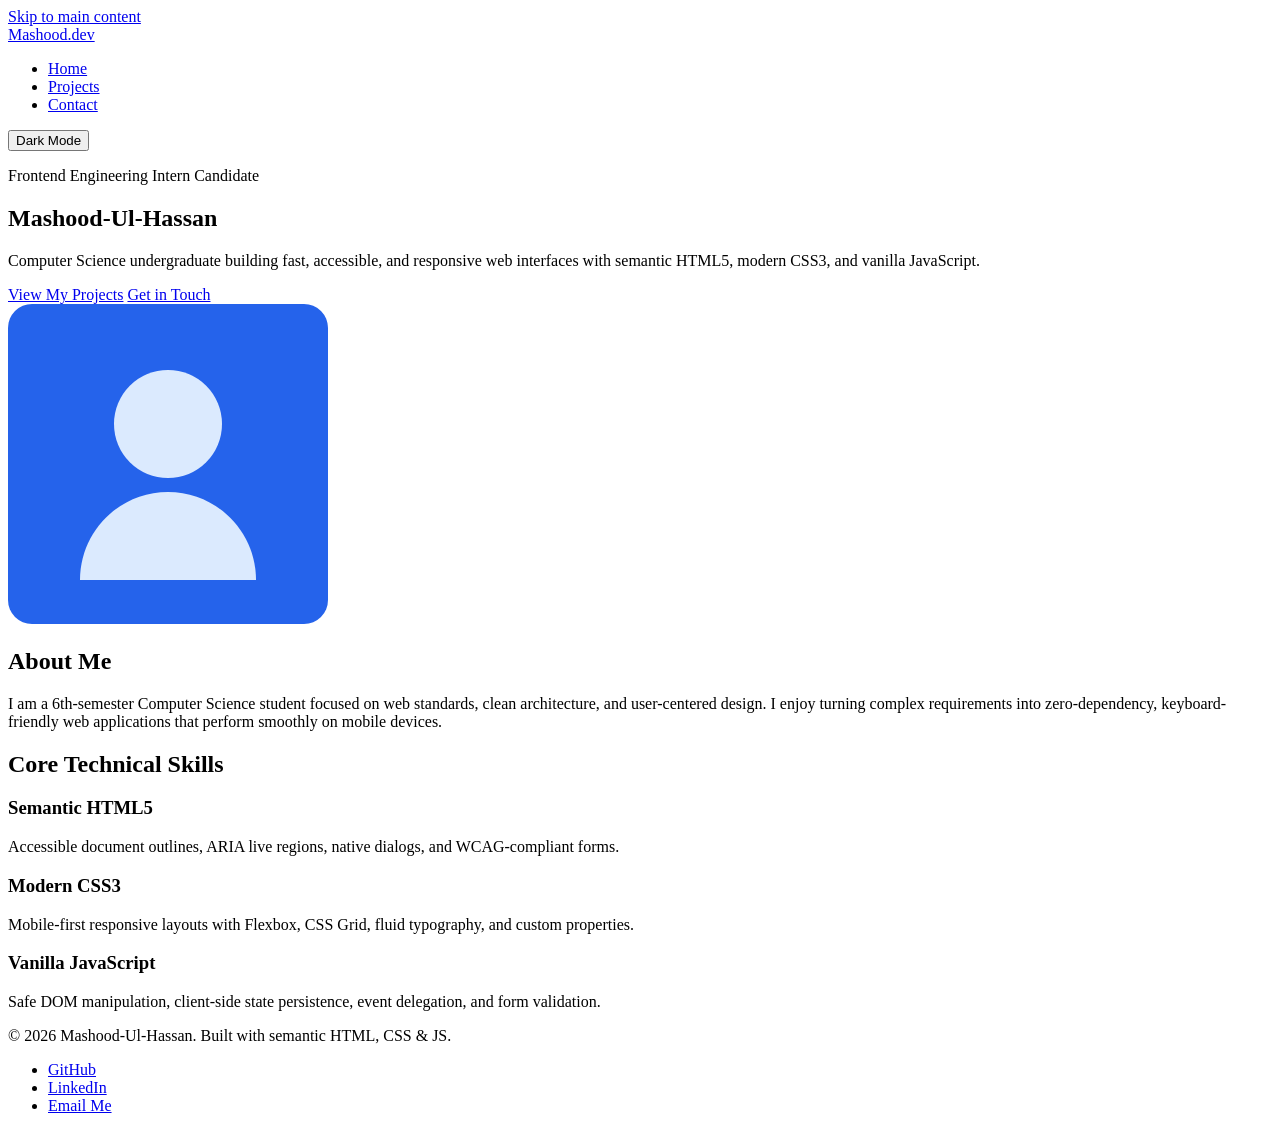
==== index.html @ 4d2d431c "feat: add semantic HTML5 home page with hero, about, and skills" ====
<!DOCTYPE html>
<html lang="en">
<head>
  <meta charset="UTF-8">
  <meta name="viewport" content="width=device-width, initial-scale=1.0">
  <meta name="description" content="Frontend developer portfolio of Mashood-Ul-Hassan showcasing accessible, responsive web applications.">
  <title>Mashood-Ul-Hassan | Frontend Developer Portfolio</title>
  <link rel="stylesheet" href="styles.css">
  <script src="script.js" defer></script>
</head>
<body>
  <a class="skip-link" href="#main-content">Skip to main content</a>

  <header class="site-header">
    <div class="container nav-wrapper">
      <a class="brand" href="index.html">Mashood.dev</a>
      <nav aria-label="Primary Navigation">
        <ul class="nav-list">
          <li><a href="index.html" aria-current="page">Home</a></li>
          <li><a href="projects.html">Projects</a></li>
          <li><a href="contact.html">Contact</a></li>
        </ul>
      </nav>
      <button type="button" id="theme-toggle" class="btn btn-outline" aria-label="Toggle dark mode">
        Dark Mode
      </button>
    </div>
  </header>

  <main id="main-content">
    <section class="hero container" aria-labelledby="hero-heading">
      <div class="hero-content">
        <p class="eyebrow">Frontend Engineering Intern Candidate</p>
        <h1 id="hero-heading">Mashood-Ul-Hassan</h1>
        <p class="lead">
          Computer Science undergraduate building fast, accessible, and responsive web interfaces with semantic HTML5, modern CSS3, and vanilla JavaScript.
        </p>
        <div class="hero-actions">
          <a href="projects.html" class="btn btn-primary">View My Projects</a>
          <a href="contact.html" class="btn btn-outline">Get in Touch</a>
        </div>
      </div>
      <div class="hero-media">
        <img
          src="data:image/svg+xml,%3Csvg xmlns='http://www.w3.org/2000/svg' width='320' height='320' viewBox='0 0 320 320'%3E%3Crect width='320' height='320' rx='24' fill='%232563eb'/%3E%3Ccircle cx='160' cy='120' r='54' fill='%23dbeafe'/%3E%3Cpath d='M72 276c0-48.6 39.4-88 88-88s88 39.4 88 88' fill='%23dbeafe'/%3E%3C/svg%3E"
          alt="Illustrated developer avatar of Mashood-Ul-Hassan"
          width="320"
          height="320"
        >
      </div>
    </section>

    <section class="section container" aria-labelledby="about-heading">
      <h2 id="about-heading">About Me</h2>
      <p>
        I am a 6th-semester Computer Science student focused on web standards, clean architecture, and user-centered design. I enjoy turning complex requirements into zero-dependency, keyboard-friendly web applications that perform smoothly on mobile devices.
      </p>
    </section>

    <section class="section container" aria-labelledby="skills-heading">
      <h2 id="skills-heading">Core Technical Skills</h2>
      <div class="skills-grid">
        <article class="card">
          <h3>Semantic HTML5</h3>
          <p>Accessible document outlines, ARIA live regions, native dialogs, and WCAG-compliant forms.</p>
        </article>
        <article class="card">
          <h3>Modern CSS3</h3>
          <p>Mobile-first responsive layouts with Flexbox, CSS Grid, fluid typography, and custom properties.</p>
        </article>
        <article class="card">
          <h3>Vanilla JavaScript</h3>
          <p>Safe DOM manipulation, client-side state persistence, event delegation, and form validation.</p>
        </article>
      </div>
    </section>
  </main>

  <footer class="site-footer">
    <div class="container footer-content">
      <p>&copy; 2026 Mashood-Ul-Hassan. Built with semantic HTML, CSS &amp; JS.</p>
      <ul class="footer-links">
        <li><a href="https://github.com" target="_blank" rel="noopener noreferrer">GitHub</a></li>
        <li><a href="https://linkedin.com" target="_blank" rel="noopener noreferrer">LinkedIn</a></li>
        <li><a href="contact.html">Email Me</a></li>
      </ul>
    </div>
  </footer>
</body>
</html>
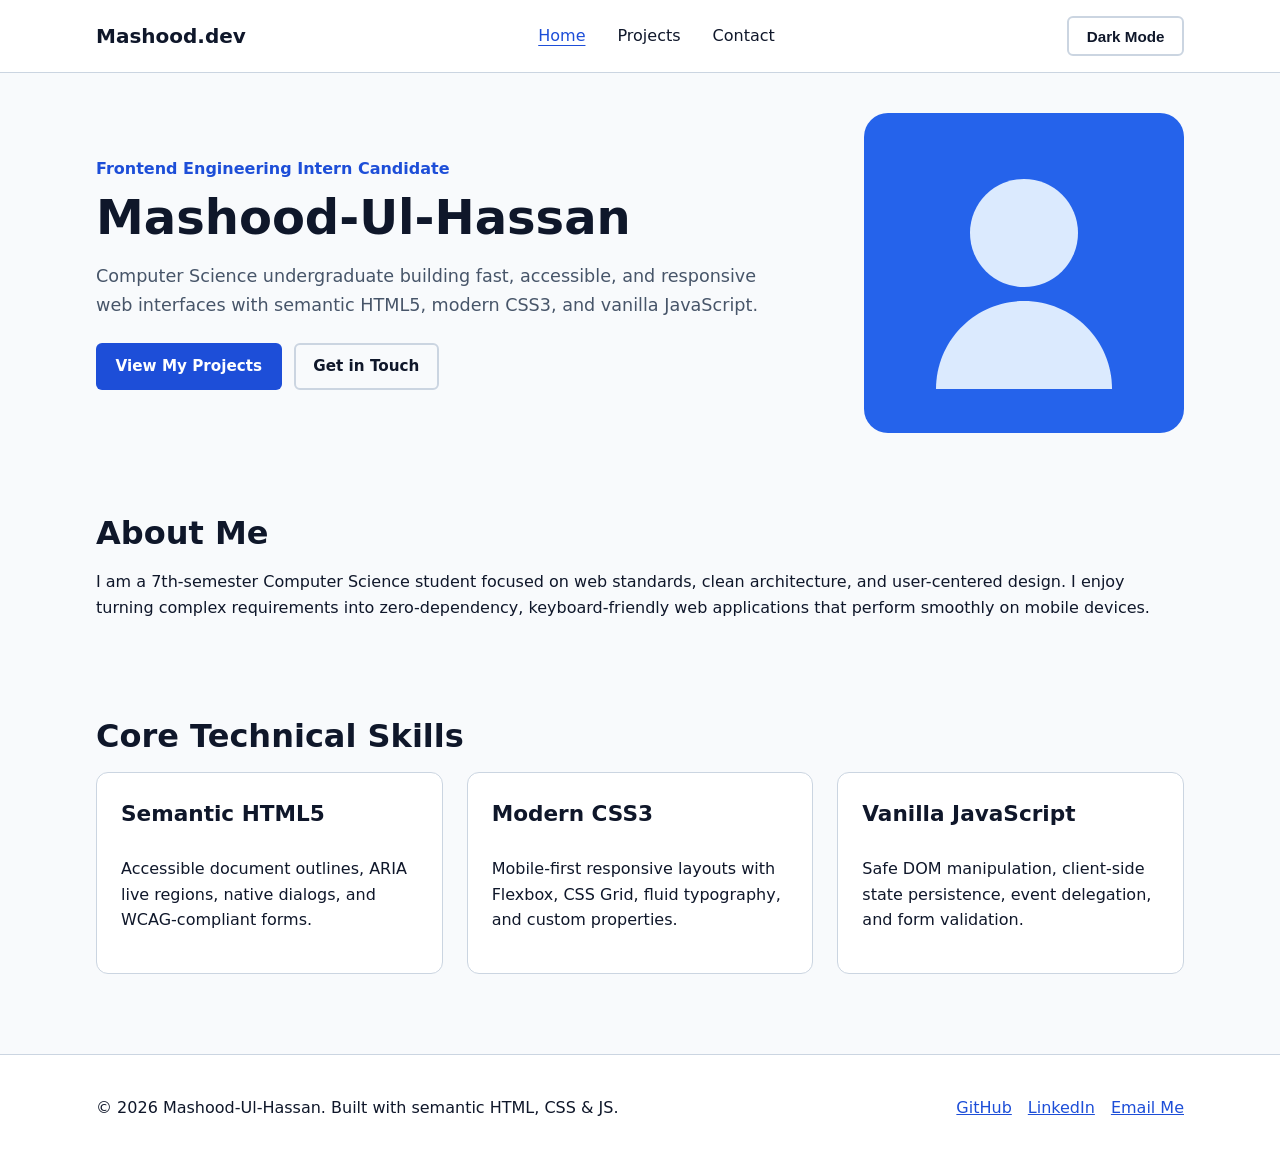
==== commit a728a56d: "fix: update text in index.html" ====
--- a/index.html
+++ b/index.html
@@ -53,7 +53,7 @@
     <section class="section container" aria-labelledby="about-heading">
       <h2 id="about-heading">About Me</h2>
       <p>
-        I am a 6th-semester Computer Science student focused on web standards, clean architecture, and user-centered design. I enjoy turning complex requirements into zero-dependency, keyboard-friendly web applications that perform smoothly on mobile devices.
+        I am a 7th-semester Computer Science student focused on web standards, clean architecture, and user-centered design. I enjoy turning complex requirements into zero-dependency, keyboard-friendly web applications that perform smoothly on mobile devices.
       </p>
     </section>
 
--- a/styles.css
+++ b/styles.css
@@ -0,0 +1,457 @@
+*,
+*::before,
+*::after {
+  box-sizing: border-box;
+}
+
+:root {
+  --bg: #f8fafc;
+  --surface: #ffffff;
+  --text: #0f172a;
+  --text-muted: #475569;
+  --primary: #1d4ed8;
+  --primary-hover: #1e40af;
+  --primary-contrast: #ffffff;
+  --border: #cbd5e1;
+  --error: #b91c1c;
+  --success-bg: #dcfce7;
+  --success-text: #14532d;
+
+  --radius-sm: 0.375rem;
+  --radius-md: 0.75rem;
+  --radius-lg: 1rem;
+
+  --space-xs: 0.5rem;
+  --space-sm: 0.75rem;
+  --space-md: 1rem;
+  --space-lg: 1.5rem;
+  --space-xl: 2.5rem;
+}
+
+@media (prefers-color-scheme: dark) {
+  :root:not([data-theme="light"]) {
+    --bg: #0b1120;
+    --surface: #1e293b;
+    --text: #f1f5f9;
+    --text-muted: #94a3b8;
+    --primary: #60a5fa;
+    --primary-hover: #93c5fd;
+    --primary-contrast: #0f172a;
+    --border: #334155;
+    --error: #f87171;
+    --success-bg: #064e3b;
+    --success-text: #d1fae5;
+  }
+}
+
+:root[data-theme="dark"] {
+  --bg: #0b1120;
+  --surface: #1e293b;
+  --text: #f1f5f9;
+  --text-muted: #94a3b8;
+  --primary: #60a5fa;
+  --primary-hover: #93c5fd;
+  --primary-contrast: #0f172a;
+  --border: #334155;
+  --error: #f87171;
+  --success-bg: #064e3b;
+  --success-text: #d1fae5;
+}
+
+html {
+  font-family: system-ui, -apple-system, BlinkMacSystemFont, "Segoe UI", Roboto, sans-serif;
+  line-height: 1.6;
+  background-color: var(--bg);
+  color: var(--text);
+}
+
+body {
+  margin: 0;
+  min-height: 100vh;
+  display: flex;
+  flex-direction: column;
+  overflow-x: hidden;
+}
+
+main {
+  flex: 1;
+}
+
+img {
+  max-width: 100%;
+  height: auto;
+  display: block;
+}
+
+h1 {
+  font-size: clamp(1.85rem, 4vw + 1rem, 3rem);
+  line-height: 1.15;
+  margin: 0 0 var(--space-md);
+}
+
+h2 {
+  font-size: clamp(1.4rem, 2.5vw + 0.75rem, 2rem);
+  line-height: 1.25;
+  margin: 0 0 var(--space-md);
+}
+
+h3 {
+  font-size: clamp(1.1rem, 1.5vw + 0.6rem, 1.35rem);
+  margin: 0 0 var(--space-xs);
+}
+
+:focus-visible {
+  outline: 3px solid var(--primary);
+  outline-offset: 3px;
+}
+
+.skip-link {
+  position: absolute;
+  left: -9999px;
+  top: var(--space-xs);
+  background: var(--primary);
+  color: var(--primary-contrast);
+  padding: var(--space-xs) var(--space-md);
+  border-radius: var(--radius-sm);
+  z-index: 100;
+}
+
+.skip-link:focus {
+  left: var(--space-md);
+}
+
+.container {
+  width: 100%;
+  max-width: 1120px;
+  margin-inline: auto;
+  padding-inline: var(--space-md);
+}
+
+.section {
+  padding-block: var(--space-xl);
+}
+
+/* Navbar (Flexbox) */
+.site-header {
+  background-color: var(--surface);
+  border-bottom: 1px solid var(--border);
+}
+
+.nav-wrapper {
+  display: flex;
+  flex-wrap: wrap;
+  align-items: center;
+  justify-content: space-between;
+  gap: var(--space-sm);
+  padding-block: var(--space-md);
+}
+
+.brand {
+  font-weight: 700;
+  font-size: 1.25rem;
+  color: var(--text);
+  text-decoration: none;
+}
+
+.nav-list {
+  display: flex;
+  flex-wrap: wrap;
+  gap: var(--space-md);
+  list-style: none;
+  margin: 0;
+  padding: 0;
+}
+
+.nav-list a {
+  color: var(--text);
+  text-decoration: none;
+  font-weight: 500;
+  padding: 0.25rem 0.5rem;
+  border-radius: var(--radius-sm);
+}
+
+.nav-list a[aria-current="page"] {
+  color: var(--primary);
+  text-decoration: underline;
+  text-underline-offset: 4px;
+}
+
+/* Buttons */
+.btn {
+  display: inline-flex;
+  align-items: center;
+  justify-content: center;
+  padding: 0.6rem 1.1rem;
+  border-radius: var(--radius-sm);
+  font-weight: 600;
+  font-size: 0.95rem;
+  text-decoration: none;
+  cursor: pointer;
+  border: 2px solid transparent;
+  transition: background-color 0.2s ease, transform 0.2s ease;
+}
+
+.btn-primary {
+  background-color: var(--primary);
+  color: var(--primary-contrast);
+}
+
+.btn-primary:hover {
+  background-color: var(--primary-hover);
+}
+
+.btn-outline {
+  background-color: transparent;
+  color: var(--text);
+  border-color: var(--border);
+}
+
+.btn-outline:hover {
+  border-color: var(--primary);
+}
+
+@media (prefers-reduced-motion: reduce) {
+  .btn,
+  .card {
+    transition: none !important;
+  }
+}
+
+/* Hero */
+.hero {
+  display: flex;
+  flex-direction: column;
+  gap: var(--space-lg);
+  padding-block: var(--space-xl);
+  align-items: center;
+}
+
+.eyebrow {
+  color: var(--primary);
+  font-weight: 600;
+  margin: 0 0 var(--space-xs);
+}
+
+.lead {
+  color: var(--text-muted);
+  font-size: 1.1rem;
+  max-width: 60ch;
+}
+
+.hero-actions {
+  display: flex;
+  flex-wrap: wrap;
+  gap: var(--space-sm);
+  margin-top: var(--space-lg);
+}
+
+.hero-media img {
+  border-radius: var(--radius-lg);
+}
+
+/* Cards & Grids */
+.skills-grid,
+.projects-grid {
+  display: grid;
+  grid-template-columns: 1fr;
+  gap: var(--space-lg);
+}
+
+.card {
+  background-color: var(--surface);
+  border: 1px solid var(--border);
+  border-radius: var(--radius-md);
+  padding: var(--space-lg);
+  display: flex;
+  flex-direction: column;
+  justify-content: space-between;
+  transition: transform 0.2s ease;
+}
+
+.card:hover {
+  transform: translateY(-2px);
+}
+
+.tag-list {
+  display: flex;
+  flex-wrap: wrap;
+  gap: 0.4rem;
+  list-style: none;
+  padding: 0;
+  margin: var(--space-md) 0;
+}
+
+.tag {
+  background-color: var(--bg);
+  border: 1px solid var(--border);
+  border-radius: var(--radius-sm);
+  padding: 0.15rem 0.5rem;
+  font-size: 0.8rem;
+  font-weight: 600;
+}
+
+.card-actions {
+  display: flex;
+  flex-wrap: wrap;
+  gap: var(--space-xs);
+  margin-top: var(--space-sm);
+}
+
+/* Filters & Forms */
+.filter-bar {
+  display: grid;
+  grid-template-columns: 1fr;
+  gap: var(--space-md);
+  margin-bottom: var(--space-md);
+}
+
+.form-card {
+  background-color: var(--surface);
+  border: 1px solid var(--border);
+  border-radius: var(--radius-md);
+  padding: var(--space-lg);
+  max-width: 640px;
+}
+
+.form-group {
+  display: flex;
+  flex-direction: column;
+  gap: 0.35rem;
+  margin-bottom: var(--space-md);
+}
+
+label,
+legend {
+  font-weight: 600;
+}
+
+input[type="text"],
+input[type="email"],
+input[type="search"],
+select,
+textarea {
+  width: 100%;
+  padding: 0.65rem 0.75rem;
+  border: 1px solid var(--border);
+  border-radius: var(--radius-sm);
+  background-color: var(--bg);
+  color: var(--text);
+  font: inherit;
+}
+
+.fieldset-group {
+  border: 1px solid var(--border);
+  border-radius: var(--radius-sm);
+  padding: var(--space-md);
+}
+
+.radio-row {
+  display: flex;
+  flex-wrap: wrap;
+  gap: var(--space-md);
+  margin-top: var(--space-xs);
+}
+
+.inline-label {
+  display: inline-flex;
+  align-items: center;
+  gap: 0.4rem;
+  font-weight: 400;
+  cursor: pointer;
+}
+
+.error-msg {
+  color: var(--error);
+  font-size: 0.875rem;
+  min-height: 1.2em;
+}
+
+.success-banner {
+  margin-top: var(--space-md);
+  padding: var(--space-md);
+  border-radius: var(--radius-sm);
+  background-color: var(--success-bg);
+  color: var(--success-text);
+  font-weight: 600;
+}
+
+.empty-state {
+  text-align: center;
+  padding: var(--space-xl);
+  color: var(--text-muted);
+  font-weight: 600;
+}
+
+/* Modal */
+.modal {
+  border: 1px solid var(--border);
+  border-radius: var(--radius-md);
+  background-color: var(--surface);
+  color: var(--text);
+  max-width: 520px;
+  width: calc(100% - 2rem);
+  padding: var(--space-lg);
+}
+
+.modal::backdrop {
+  background: rgba(15, 23, 42, 0.65);
+}
+
+.modal-header {
+  display: flex;
+  justify-content: space-between;
+  align-items: center;
+  gap: var(--space-sm);
+}
+
+/* Footer */
+.site-footer {
+  background-color: var(--surface);
+  border-top: 1px solid var(--border);
+  margin-top: var(--space-xl);
+}
+
+.footer-content {
+  display: flex;
+  flex-wrap: wrap;
+  justify-content: space-between;
+  align-items: center;
+  gap: var(--space-md);
+  padding-block: var(--space-lg);
+}
+
+.footer-links {
+  display: flex;
+  gap: var(--space-md);
+  list-style: none;
+  margin: 0;
+  padding: 0;
+}
+
+.footer-links a {
+  color: var(--primary);
+}
+
+/* Breakpoints: 640px and 1024px */
+@media (min-width: 640px) {
+  .filter-bar {
+    grid-template-columns: 2fr 1fr;
+  }
+
+  .skills-grid,
+  .projects-grid {
+    grid-template-columns: repeat(2, 1fr);
+  }
+}
+
+@media (min-width: 1024px) {
+  .hero {
+    flex-direction: row;
+    justify-content: space-between;
+  }
+
+  .skills-grid,
+  .projects-grid {
+    grid-template-columns: repeat(3, 1fr);
+  }
+}
